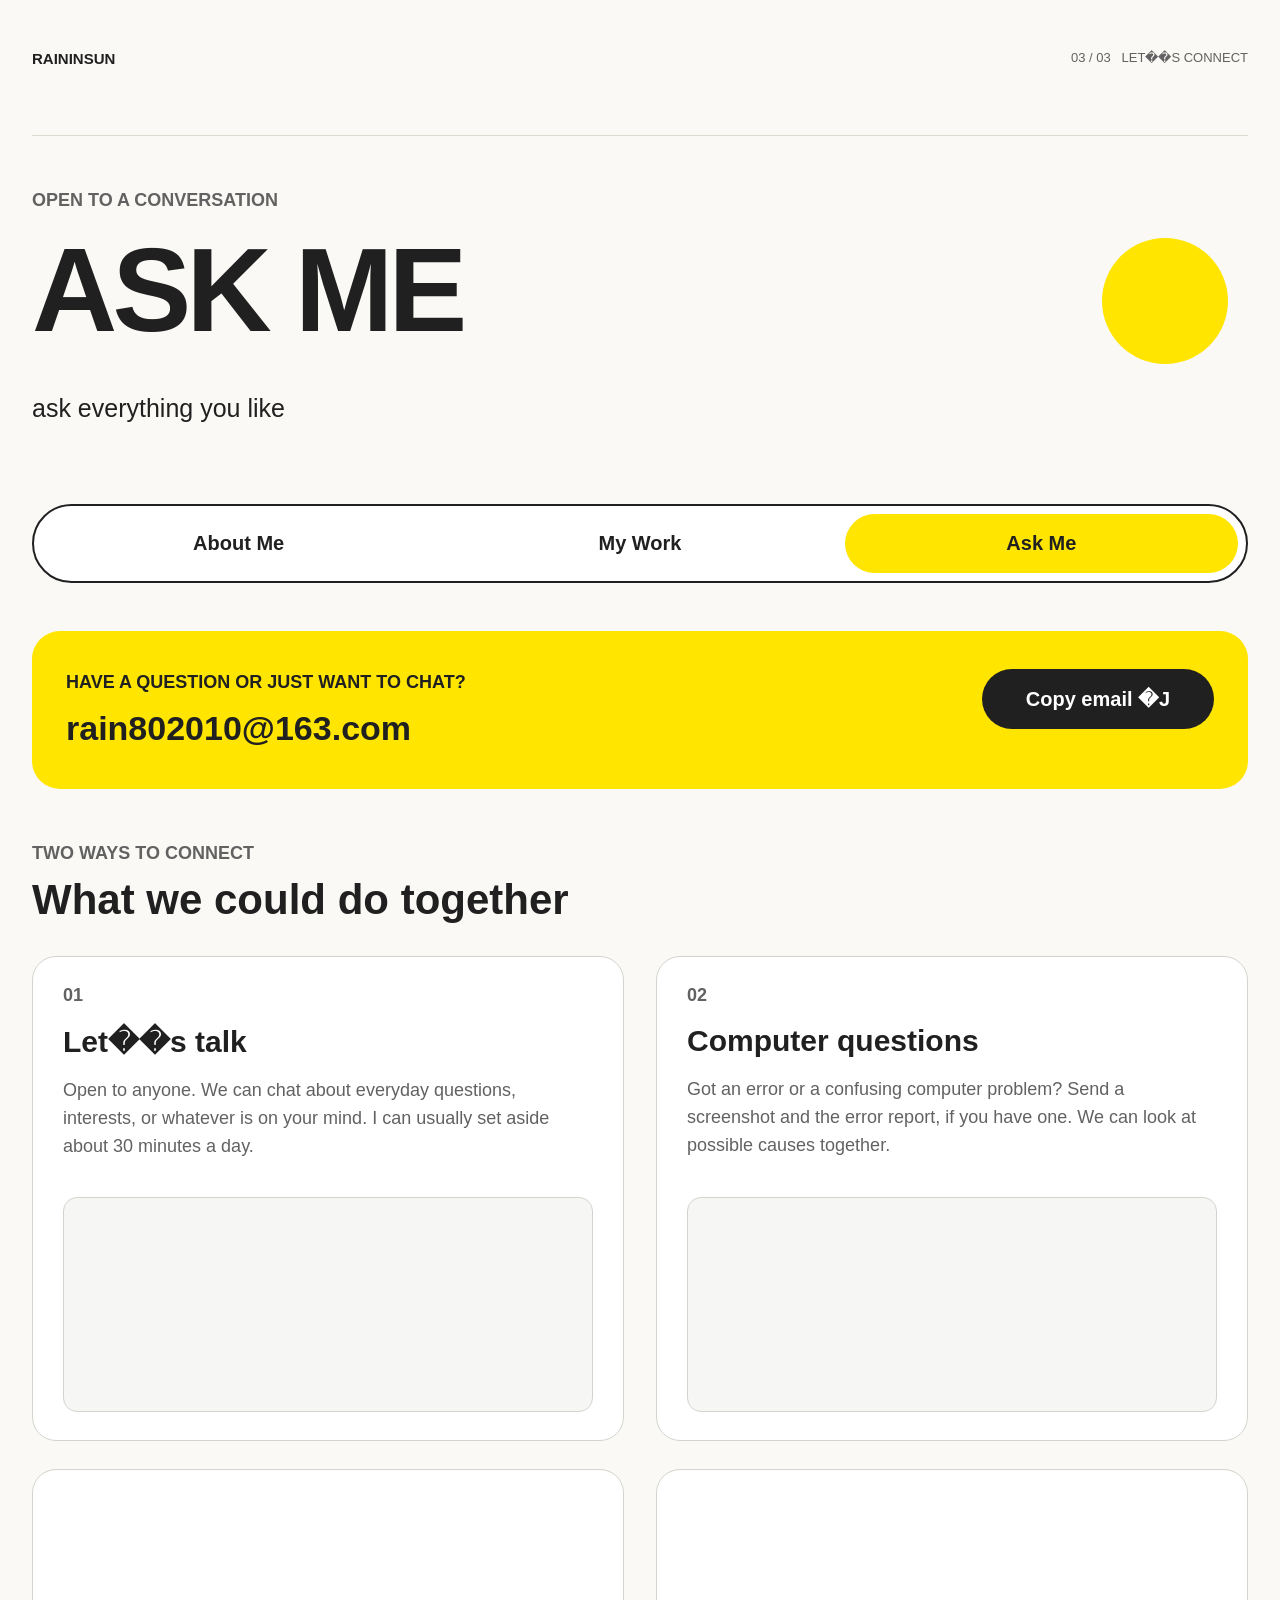
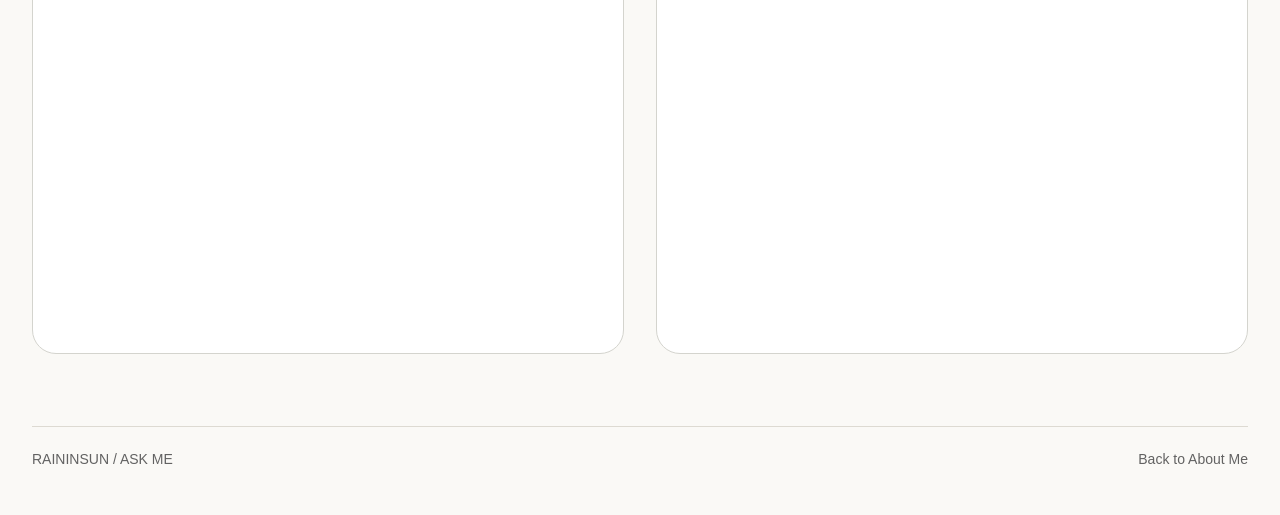
==== ask.html @ 7a6939c7 "Add Ask Me page and email copy action" ====
<!doctype html>
<html lang="en">
<head>
  <meta charset="utf-8">
  <meta name="viewport" content="width=device-width, initial-scale=1">
  <meta name="description" content="Ask Raininsun a question, chat, or explore a computer problem together.">
  <title>Ask Me �� Raininsun</title>
  <link rel="stylesheet" href="styles.css?v=20261102-1">
</head>
<body class="light ask-page">
  <div class="site-shell">
    <header class="topbar ask-topbar">
      <b>RAININSUN</b>
      <span>03 / 03 &nbsp; LET��S CONNECT</span>
    </header>
    <main>
      <section class="ask-hero" aria-labelledby="ask-title">
        <p class="ask-eyebrow">OPEN TO A CONVERSATION</p>
        <h1 id="ask-title">ASK ME</h1>
        <p class="ask-intro">ask everything you like</p>
        <span class="ask-dot" aria-hidden="true"></span>
      </section>

      <nav class="tabs" aria-label="Main navigation">
        <a href="index.html">About Me</a>
        <a href="work.html">My Work</a>
        <a class="active" href="ask.html" aria-current="page">Ask Me</a>
      </nav>

      <section class="ask-contact" aria-label="Contact by email">
        <div>
          <p>HAVE A QUESTION OR JUST WANT TO CHAT?</p>
          <a class="ask-email" href="mailto:rain802010@163.com">rain802010@163.com</a>
        </div>
        <div class="ask-copy-control">
          <button type="button" id="copy-email" data-email="rain802010@163.com">Copy email <span aria-hidden="true">�J</span></button>
          <span id="copy-status" class="copy-status" role="status" aria-live="polite"></span>
        </div>
      </section>

      <section class="ask-section" aria-labelledby="connect-title">
        <p class="ask-eyebrow">TWO WAYS TO CONNECT</p>
        <h2 id="connect-title">What we could do together</h2>
        <div class="ask-grid">
          <article class="ask-card">
            <small>01</small>
            <h3>Let��s talk</h3>
            <p>Open to anyone. We can chat about everyday questions, interests, or whatever is on your mind. I can usually set aside about 30 minutes a day.</p>
            <div class="ask-image-slot" aria-hidden="true"></div>
          </article>
          <article class="ask-card">
            <small>02</small>
            <h3>Computer questions</h3>
            <p>Got an error or a confusing computer problem? Send a screenshot and the error report, if you have one. We can look at possible causes together.</p>
            <div class="ask-image-slot" aria-hidden="true"></div>
          </article>
          <div class="ask-card ask-card-empty" aria-hidden="true"></div>
          <div class="ask-card ask-card-empty" aria-hidden="true"></div>
        </div>
      </section>
    </main>
    <footer class="footer ask-footer"><span>RAININSUN / ASK ME</span><a href="index.html">Back to About Me</a></footer>
  </div>
  <script>
    const copyButton = document.getElementById('copy-email');
    const copyStatus = document.getElementById('copy-status');
    copyButton.addEventListener('click', async () => {
      try {
        await navigator.clipboard.writeText(copyButton.dataset.email);
        copyStatus.textContent = 'Copied!';
      } catch {
        copyStatus.textContent = 'Could not copy. Please select the email address above.';
      }
    });
  </script>
</body>
</html>
---- styles.css ----
*{box-sizing:border-box}html{scroll-behavior:smooth}body{margin:0;font-family:Inter,Arial,sans-serif}a{color:inherit;text-decoration:none}img{max-width:100%;display:block}:root{--yellow:#ffe500;--ink:#202020;--muted:#626262;--pale:#fff5c2;--paper:#faf9f6}.light{background:var(--paper);color:var(--ink)}.site-shell,.dark-shell{width:min(1280px,calc(100% - 64px));margin:auto}.site-shell{padding:40px 0 48px}.topbar{height:22px;display:flex;justify-content:space-between;align-items:center;margin-bottom:48px;font-weight:700;font-size:15px}.topbar nav{color:var(--yellow);font-size:13px}.hero{height:505px;padding:48px;background:var(--yellow);border-radius:40px;display:grid;grid-template-columns:610px 426px;gap:40px;align-items:center;overflow:hidden}.hero p{font-size:28px;margin:0 0 12px}.hero h1{font-size:176px;line-height:1;margin:22px 0 0;letter-spacing:-.06em}.hero img{width:426px;height:409px;object-fit:cover;border-radius:22px}.tabs{height:79px;border:2px solid #202020;border-radius:40px;padding:8px;display:grid;grid-template-columns:repeat(3,1fr);gap:8px;margin:48px 0;background:#fff}.tabs a{border-radius:30px;display:grid;place-items:center;font-weight:700;font-size:20px}.tabs .active{background:var(--yellow)}.directory{display:grid;gap:24px;margin-bottom:48px}.directory h2{font-size:32px;margin:0 0 6px}.directory p{font-size:18px;color:var(--muted);margin:0}.directory nav{display:grid;grid-template-columns:repeat(4,1fr);gap:24px}.directory nav a{background:var(--pale);border-radius:18px;padding:20px 24px;font-size:20px}hr{border:0;border-top:1px solid #dddad2;margin:0 0 48px}.section{margin-bottom:54px}.section label{font-size:14px;color:var(--muted);font-weight:bold}.section>h2{font-size:64px;margin:28px 0}.section>i{display:block;width:80px;height:6px;background:var(--yellow);margin:-12px 0 28px}.hobby{display:grid;grid-template-columns:1.5fr 1fr;gap:32px;align-items:start}.hobby>img{height:423px;width:100%;object-fit:cover;border-radius:28px;box-shadow:8px 8px 0 var(--yellow)}.hobby h3{font-size:36px;font-weight:500;margin:0 0 18px}.hobby p{font-size:20px;line-height:1.5;color:var(--muted)}blockquote{border-left:4px solid var(--yellow);padding-left:16px;color:var(--muted)}.statement{background:var(--yellow);border-radius:26px;padding:36px 40px;font-size:40px;font-weight:bold}.qualities{display:grid;grid-template-columns:repeat(3,1fr);gap:32px;margin-top:28px}.qualities article{text-align:center}.qualities article h3,.qualities article p{background:var(--pale);margin:0;padding:8px}.qualities article h3{border-radius:60% 60% 0 0;padding-top:32px}.qualities article p{border-radius:0 0 50% 50%;padding:8px 12px 28px;color:var(--muted)}.qualities small,.info small{color:var(--muted)}.info{display:grid;grid-template-columns:220px 1fr;gap:40px;padding:32px 36px;border-radius:24px;margin:16px 0}.info h3{margin:8px 0;font-size:26px}.info p{font-size:18px;color:var(--muted);line-height:1.45;margin:0 0 8px}.pale{background:var(--pale)}.yellow{background:var(--yellow)}.outline{border:1px solid #dddad2}.footer{display:flex;justify-content:space-between;margin-top:48px;font-size:14px}.dark{background:#090909;color:#faf9f6}.darkpage{position:relative;isolation:isolate;min-height:100vh;overflow:hidden;background:#090909}.stars{position:absolute;z-index:-1;inset:0;background:url('assets/work-starfield.png') top center/100% 100% no-repeat}.detailstars{background-image:url('assets/detail-starfield.png')}.dark-shell{position:relative;padding:40px 0 48px}.dark .topbar{margin-bottom:56px}.workpage{min-height:2921px}.workhero{position:relative;min-height:376px}.workhero label,.detailhead label{color:var(--yellow);font-size:14px;font-weight:bold}.workhero h1{font-size:112px;margin:38px 0 0}.workhero img{position:absolute;right:181px;top:0;width:240px;height:240px;border-radius:24px;object-fit:cover}.workhero p{font-size:24px;line-height:1.4;color:#b6b6b0;max-width:1080px;margin:64px 0 28px}.dtabs{background:#1d1d1d;border-color:#333;margin:56px 0}@media(min-width:601px){.workpage .dtabs{margin-top:176px}}.dtabs a{color:white}.dtabs .active{color:#111}.slogan{text-align:center;font-size:64px;font-style:italic;margin:24px 0 68px}.projects{display:grid;gap:64px}.projects article,.projects>a{display:block;color:inherit}.project{height:420px;border:1px solid #393939;border-radius:24px;overflow:hidden;background:#1d1d1d}.project img{width:100%;height:100%;object-fit:cover}.project.kidney{background:#74bd31;display:grid;place-items:center}.project.kidney img{width:214px;height:212px;object-fit:contain}.project.iris{background:#08061a;display:grid;place-items:center}.project.iris img{width:300px;height:300px;object-fit:cover}.projects h2{font-size:40px;margin:20px 0 4px}.projects h2 span{float:right;color:var(--yellow)}.projects p{font-size:20px;color:#b6b6b0;margin:0 0 8px}.projects small{font-size:14px;color:var(--yellow)}.irispage{min-height:2510px}.detailhead{position:relative;min-height:180px;margin-bottom:57px}.detailhead h1{font-size:72px;margin:26px 0}.detailhead>a{position:absolute;right:0;top:30px;border:1px solid var(--yellow);color:var(--yellow);padding:10px 18px;border-radius:24px}.facts{display:grid;grid-template-columns:repeat(4,1fr);gap:24px;padding:28px;background:#1d1d1d;border-radius:24px;margin-bottom:56px}.facts div{display:grid;gap:12px;text-align:center}.facts small,.detail small{color:var(--yellow);font-weight:bold}.facts span{border:1px solid #353535;border-radius:20px;padding:6px;color:#b6b6b0}.cover{height:540px;background:#08061a;border-radius:24px;display:grid;place-items:center;margin-bottom:56px}.cover img{width:320px;height:320px}.detail{display:grid;grid-template-columns:300px 1fr;gap:48px;margin-bottom:48px}.detail h2{font-size:32px;margin:12px 0}.detail h2 small{display:block;font-size:14px;margin-bottom:20px}.detail p{font-size:20px;line-height:1.5;background:#1d1d1d;color:#b6b6b0;padding:16px;border-radius:16px;margin:0}.device{width:min(608px,100%);height:360px;margin:0 auto 56px;border-radius:24px;overflow:hidden}.device img{width:100%;height:100%;object-fit:cover}
@media(max-width:900px){.hero{height:auto;grid-template-columns:1fr 38%;padding:32px;gap:24px}.hero img{width:100%;height:330px}.hero h1{font-size:clamp(92px,17vw,150px)}.directory nav{grid-template-columns:repeat(2,1fr);gap:12px}.hobby{grid-template-columns:1fr 1fr}.hobby>img{height:340px}.hobby h3{font-size:28px}.hobby p{font-size:17px}.statement{font-size:32px}.dark-shell,.site-shell{width:calc(100% - 48px)}.workhero h1{font-size:clamp(72px,10vw,100px)}.workhero img{right:7%;width:190px;height:190px}.workhero p{font-size:20px;max-width:75%}.slogan{font-size:clamp(38px,7vw,56px)}.detail{grid-template-columns:240px 1fr;gap:28px}}
@media(max-width:600px){.site-shell,.dark-shell{width:calc(100% - 42px);padding-top:24px}.topbar{font-size:10px;margin-bottom:24px}.topbar nav{font-size:9px}.hero{display:flex;flex-direction:column;align-items:stretch;padding:24px;border-radius:26px;gap:16px}.hero p{font-size:18px;margin:0 0 6px}.hero h1{font-size:100px;margin:8px 0}.hero img{height:auto;aspect-ratio:1.04}.tabs{height:56px;padding:5px;margin:24px 0}.tabs a{font-size:15px}.directory{gap:16px;margin-bottom:28px}.directory h2{font-size:22px}.directory p{font-size:13px}.directory nav{gap:8px}.directory nav a{padding:12px;font-size:12px}hr{margin-bottom:30px}.section{margin-bottom:36px}.section label{font-size:9px}.section>h2{font-size:34px;margin:16px 0}.section>i{width:48px;height:3px;margin:0 0 16px}.hobby{grid-template-columns:1fr;gap:18px}.hobby>img{height:auto;aspect-ratio:1.78}.hobby h3{font-size:21px;margin:0 0 12px}.hobby p{font-size:14px}.statement{font-size:22px;padding:20px;border-radius:16px}.qualities{gap:8px}.qualities article h3{font-size:12px;padding:20px 4px 6px}.qualities article p{font-size:9px;padding:6px 4px 18px}.info{grid-template-columns:110px 1fr;gap:14px;padding:14px;border-radius:14px}.info h3{font-size:15px}.info p{font-size:11px}.info small{font-size:8px}.footer{font-size:9px;margin-top:28px}.dark-shell{padding-top:24px}.workpage,.irispage{min-height:100vh}.workhero{min-height:300px}.workhero label,.detailhead label{font-size:10px}.workhero h1{font-size:clamp(58px,16vw,86px);max-width:60%;margin-top:38px}.workhero img{width:112px;height:112px;right:0;top:18px;border-radius:16px}.workhero p{font-size:14px;max-width:none;margin:20px 0}.dtabs{margin-bottom:30px}.slogan{font-size:28px;margin:16px 0 38px}.projects{gap:36px}.project{height:auto;aspect-ratio:1.6;border-radius:16px}.project.kidney img{width:35%;height:auto}.project.iris img{width:44%;height:auto}.projects h2{font-size:20px;margin:12px 0 4px}.projects p{font-size:12px}.projects small{font-size:9px}.detailhead{min-height:130px}.detailhead h1{font-size:46px;margin:14px 0}.detailhead>a{top:28px;font-size:10px;padding:7px 10px}.facts{grid-template-columns:1fr 1fr;gap:12px;padding:14px;margin-bottom:28px}.facts div{gap:6px}.facts small{font-size:9px}.facts span{font-size:10px;padding:5px}.cover{height:auto;aspect-ratio:2.37;margin-bottom:30px}.cover img{width:32%;height:auto}.detail{grid-template-columns:1fr;gap:6px;margin-bottom:24px}.detail h2{font-size:18px;margin:0}.detail h2 small{display:inline;margin:0 10px 0 0;font-size:10px}.detail p{font-size:12px;padding:12px}.device{height:auto;aspect-ratio:1.69;margin-bottom:28px}}

/* Ask Me page */
.ask-topbar{height:96px;align-items:flex-start;padding-top:10px;margin-bottom:54px;border-bottom:1px solid #dddad2}.ask-topbar span{font-size:13px;font-weight:500;color:var(--muted)}.ask-hero{position:relative;min-height:266px}.ask-eyebrow{margin:0;color:var(--muted);font-size:18px;font-weight:700}.ask-hero h1{font-size:118px;line-height:1;letter-spacing:-.04em;margin:20px 0 45px}.ask-intro{font-size:25px;margin:0}.ask-dot{position:absolute;right:20px;top:48px;width:126px;height:126px;border-radius:50%;background:var(--yellow)}.ask-contact{min-height:158px;background:var(--yellow);border-radius:28px;padding:28px 34px;display:flex;align-items:center;justify-content:space-between;gap:24px}.ask-contact p{font-size:18px;font-weight:700;margin:0 0 16px}.ask-email{font-size:34px;font-weight:700;overflow-wrap:anywhere}.ask-email:hover{text-decoration:underline}.ask-copy-control{display:flex;flex-direction:column;align-items:center;gap:7px}.ask-copy-control button{border:0;background:var(--ink);color:white;border-radius:32px;padding:18px 28px;min-width:232px;font:700 20px Inter,Arial,sans-serif;cursor:pointer}.ask-copy-control button:hover,.ask-copy-control button:focus-visible{background:#444}.ask-copy-control button:focus-visible,.tabs a:focus-visible{outline:3px solid #0878d1;outline-offset:3px}.copy-status{min-height:1.2em;font-size:13px;font-weight:600;text-align:center}.ask-section{margin-top:54px}.ask-section h2{font-size:42px;margin:12px 0 32px}.ask-grid{display:grid;grid-template-columns:repeat(2,minmax(0,1fr));gap:28px 32px}.ask-card{min-height:485px;border:1px solid #d4d4ce;border-radius:24px;background:white;padding:28px 30px;display:flex;flex-direction:column}.ask-card small{font-size:18px;font-weight:700;color:var(--muted)}.ask-card h3{font-size:30px;margin:18px 0}.ask-card p{font-size:18px;line-height:1.55;color:var(--muted);margin:0}.ask-image-slot{height:215px;margin-top:auto;background:#f6f6f4;border:1px solid #d4d4ce;border-radius:14px}.ask-footer{border-top:1px solid #dddad2;padding-top:24px;margin-top:72px;color:var(--muted)}.ask-footer a:hover{text-decoration:underline}
@media(max-width:900px){.ask-dot{right:0;width:96px;height:96px}.ask-contact{gap:16px}.ask-email{font-size:28px}.ask-copy-control button{min-width:170px;font-size:16px}.ask-card p{font-size:16px}}
@media(max-width:600px){.ask-topbar{height:60px;margin-bottom:30px}.ask-topbar span{font-size:9px}.ask-hero{min-height:176px}.ask-eyebrow{font-size:11px}.ask-hero h1{font-size:clamp(60px,18vw,90px);margin:16px 0 22px}.ask-intro{font-size:17px}.ask-dot{width:54px;height:54px;top:30px}.ask-page .tabs{margin:24px 0}.ask-page .tabs a{font-size:14px}.ask-contact{padding:24px;display:block;border-radius:20px}.ask-contact p{font-size:12px;margin-bottom:10px}.ask-email{font-size:22px}.ask-copy-control{align-items:stretch;margin-top:22px}.ask-copy-control button{min-width:0;width:100%;font-size:16px;padding:14px}.ask-section{margin-top:36px}.ask-section h2{font-size:28px;margin:8px 0 22px}.ask-grid{grid-template-columns:1fr;gap:18px}.ask-card{min-height:370px;padding:22px;border-radius:18px}.ask-card h3{font-size:24px;margin:12px 0}.ask-card p{font-size:15px}.ask-image-slot{height:145px;margin-top:20px}.ask-card-empty{min-height:260px}.ask-footer{margin-top:36px}}
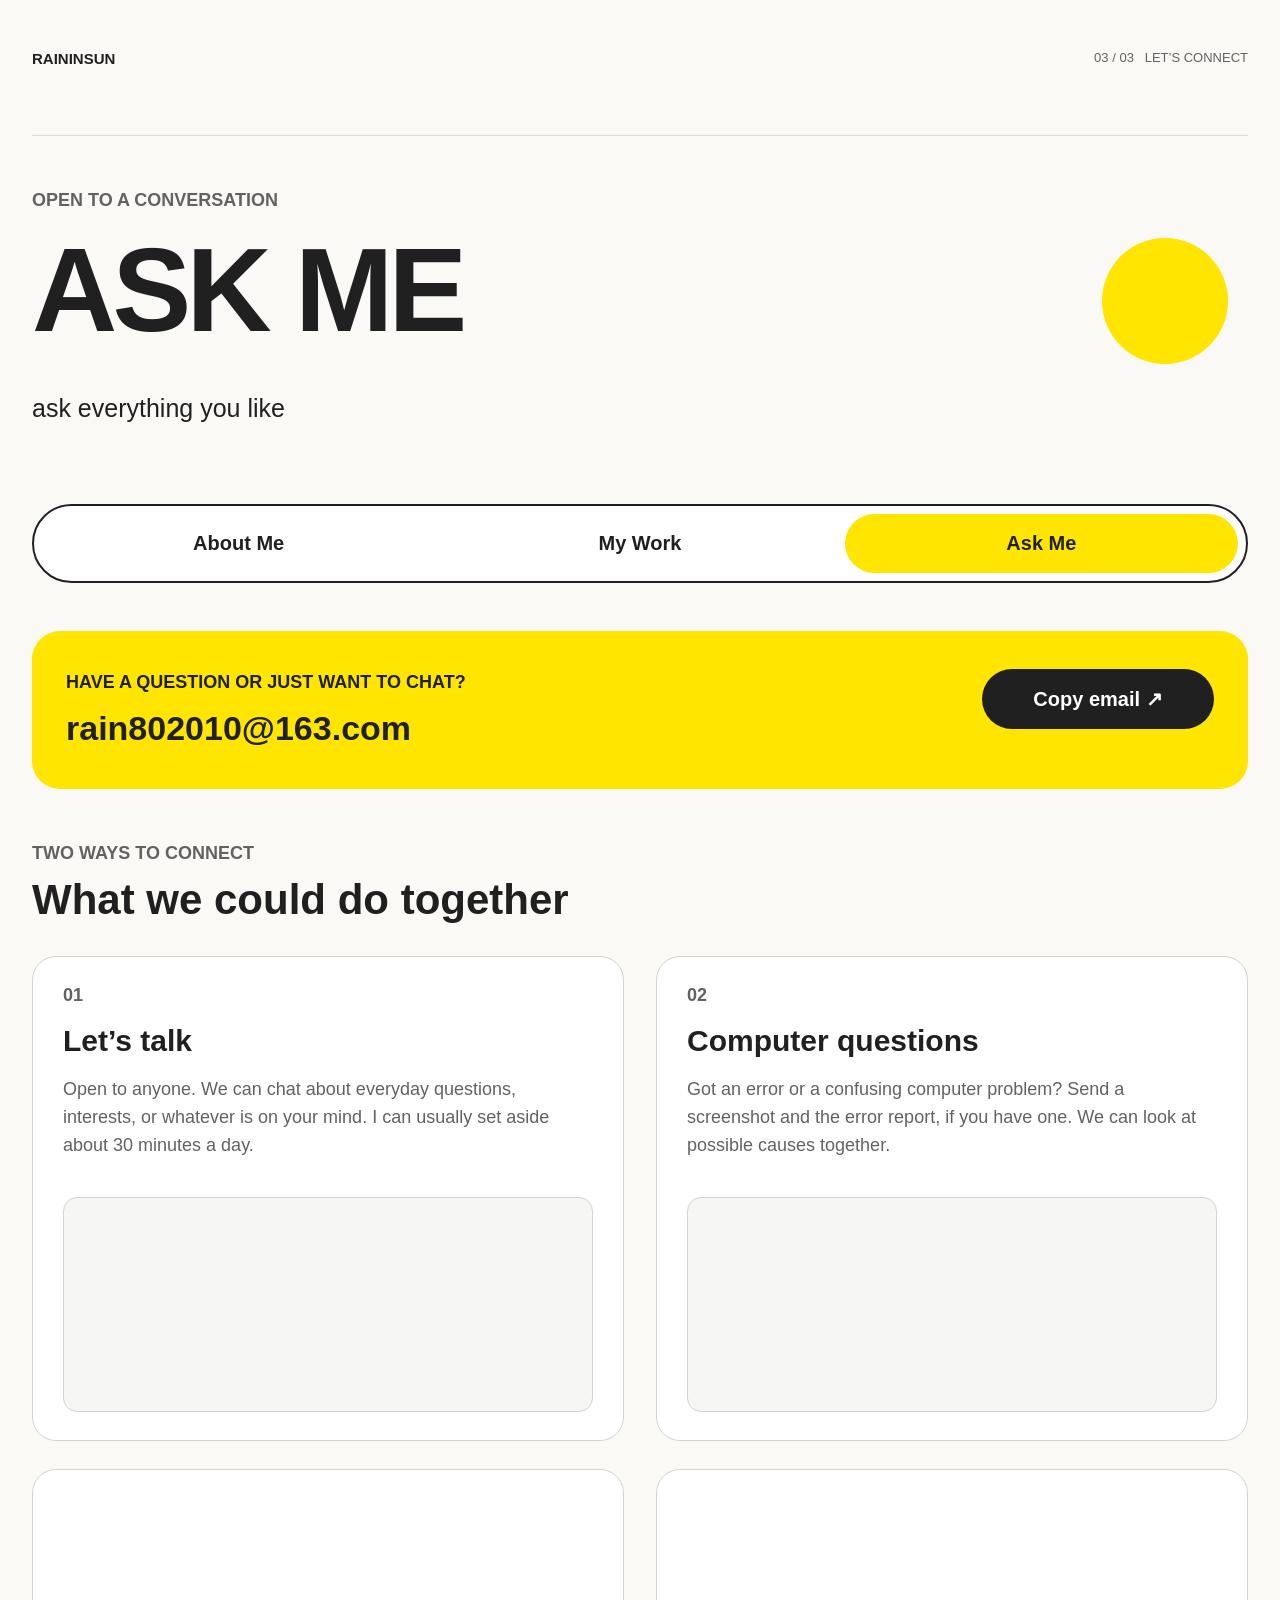
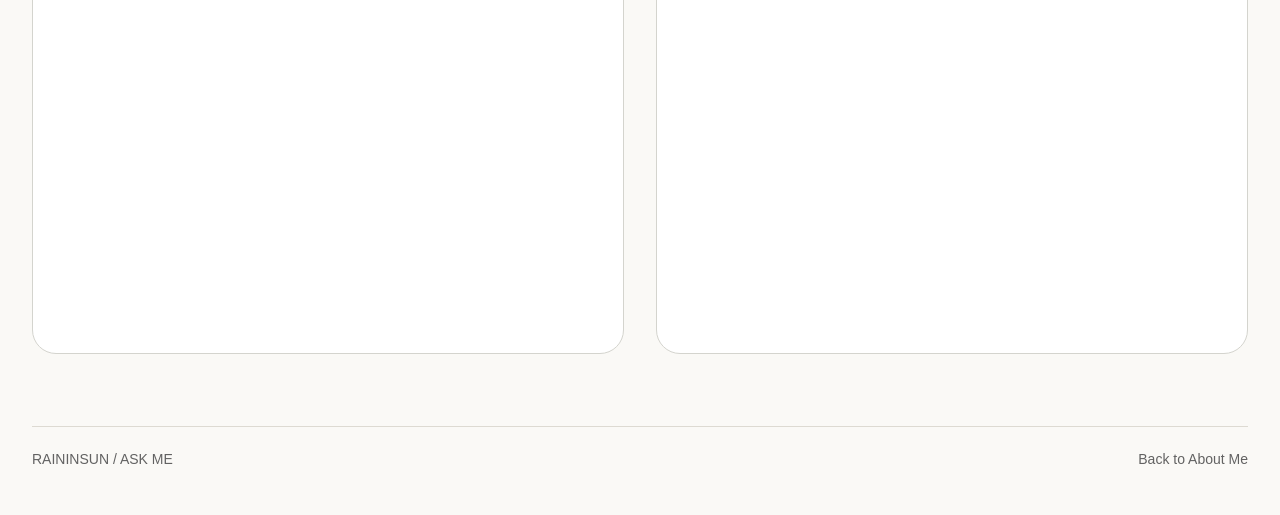
==== commit 14091bf7: "Restore Unicode text in portfolio pages" ====
--- a/ask.html
+++ b/ask.html
@@ -4,14 +4,14 @@
   <meta charset="utf-8">
   <meta name="viewport" content="width=device-width, initial-scale=1">
   <meta name="description" content="Ask Raininsun a question, chat, or explore a computer problem together.">
-  <title>Ask Me �� Raininsun</title>
+  <title>Ask Me — Raininsun</title>
   <link rel="stylesheet" href="styles.css?v=20261102-1">
 </head>
 <body class="light ask-page">
   <div class="site-shell">
     <header class="topbar ask-topbar">
       <b>RAININSUN</b>
-      <span>03 / 03 &nbsp; LET��S CONNECT</span>
+      <span>03 / 03 &nbsp; LET’S CONNECT</span>
     </header>
     <main>
       <section class="ask-hero" aria-labelledby="ask-title">
@@ -33,7 +33,7 @@
           <a class="ask-email" href="mailto:rain802010@163.com">rain802010@163.com</a>
         </div>
         <div class="ask-copy-control">
-          <button type="button" id="copy-email" data-email="rain802010@163.com">Copy email <span aria-hidden="true">�J</span></button>
+          <button type="button" id="copy-email" data-email="rain802010@163.com">Copy email <span aria-hidden="true">↗</span></button>
           <span id="copy-status" class="copy-status" role="status" aria-live="polite"></span>
         </div>
       </section>
@@ -44,7 +44,7 @@
         <div class="ask-grid">
           <article class="ask-card">
             <small>01</small>
-            <h3>Let��s talk</h3>
+            <h3>Let’s talk</h3>
             <p>Open to anyone. We can chat about everyday questions, interests, or whatever is on your mind. I can usually set aside about 30 minutes a day.</p>
             <div class="ask-image-slot" aria-hidden="true"></div>
           </article>
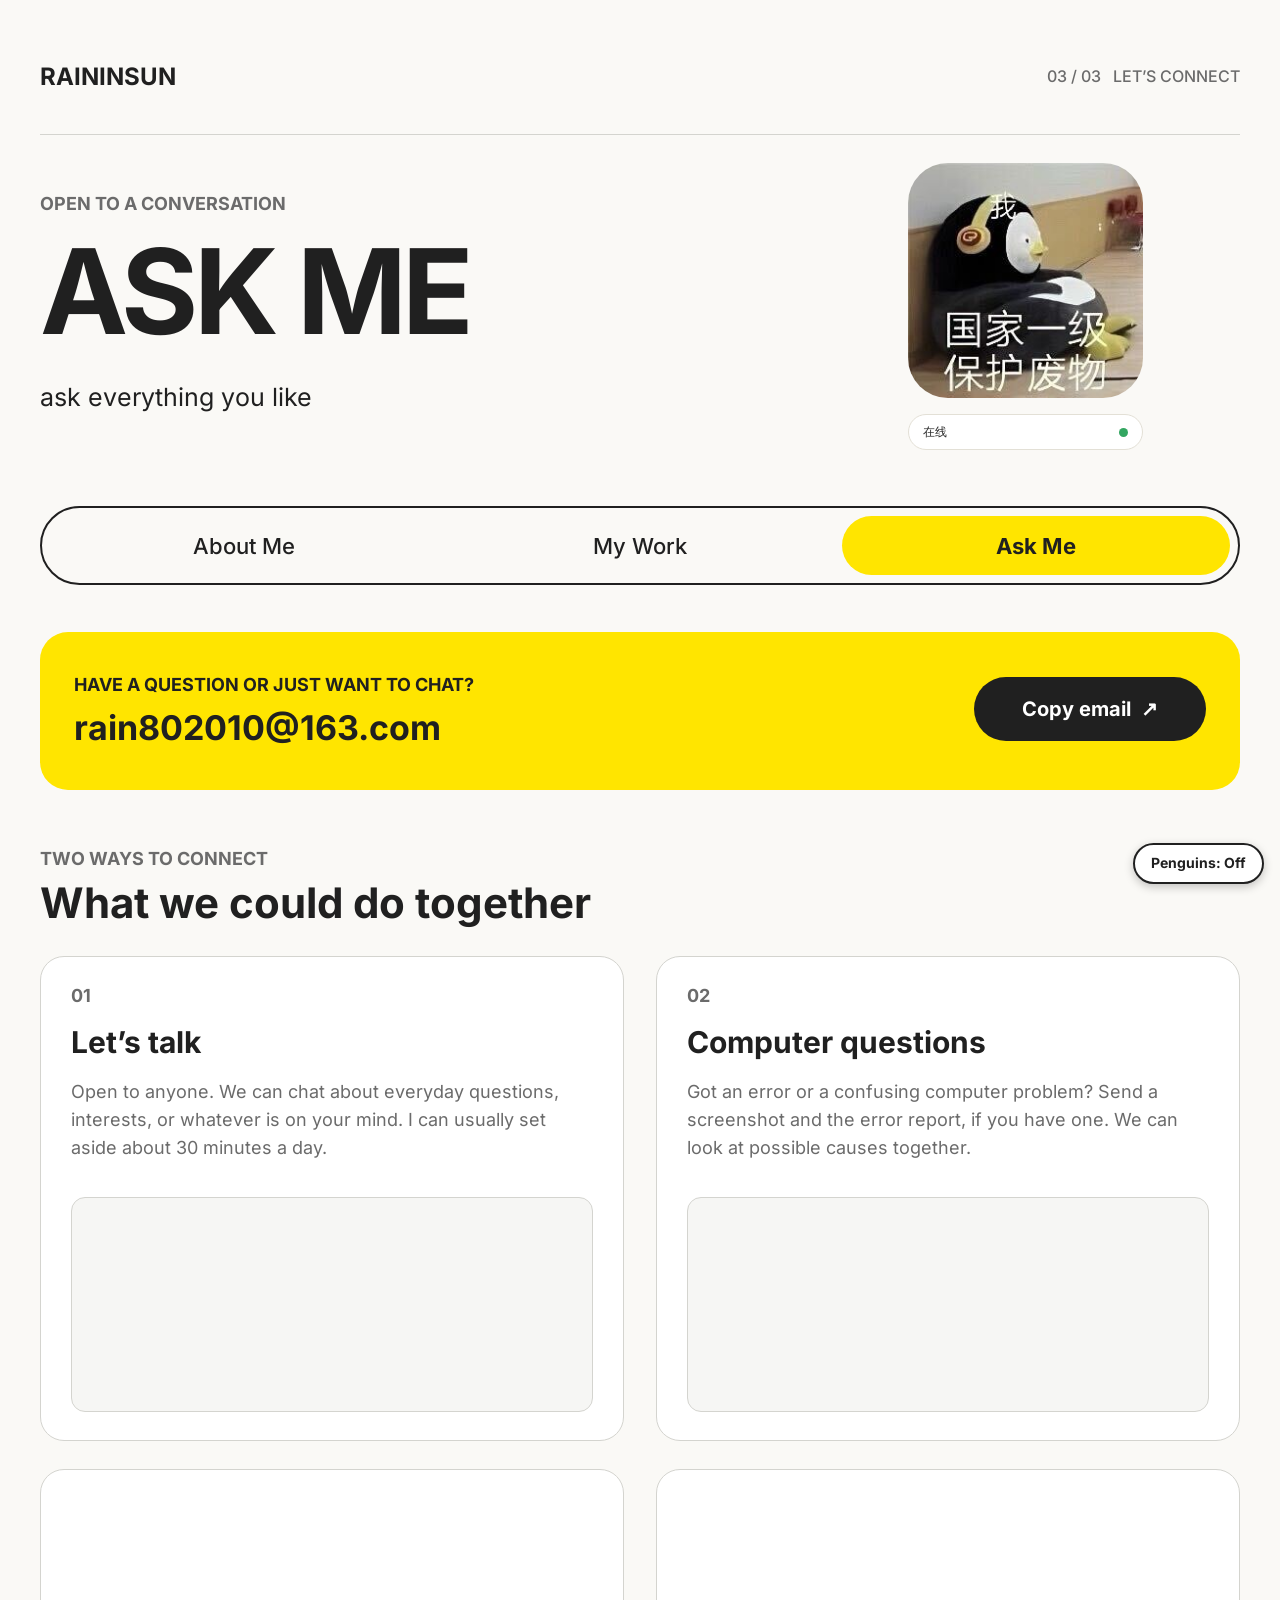
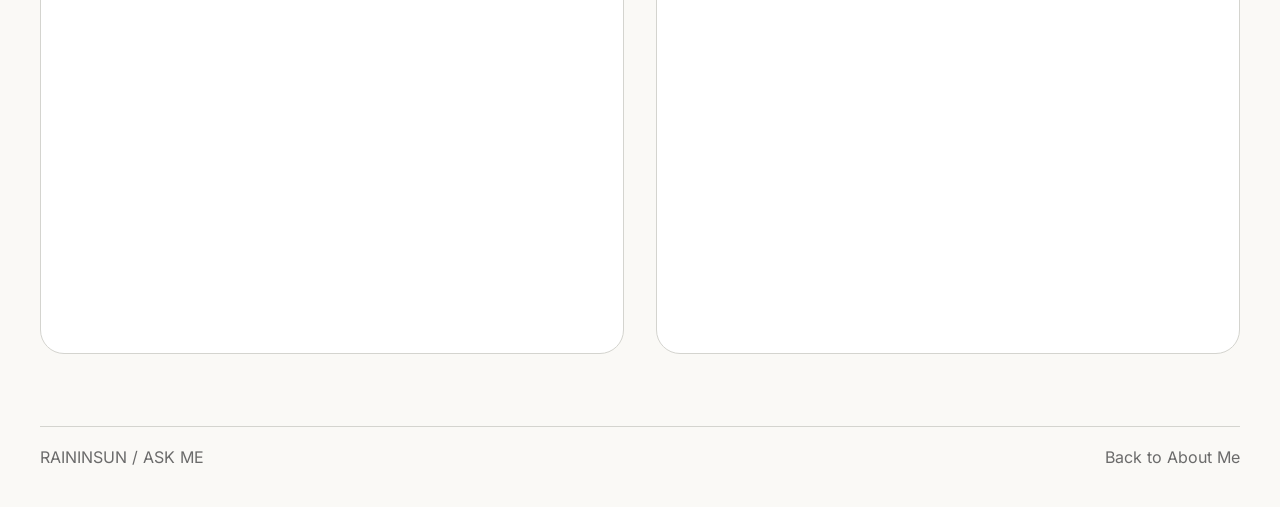
==== commit da694892: "Publish six-page portfolio with roaming penguins" ====
--- a/ask.html
+++ b/ask.html
@@ -4,74 +4,24 @@
   <meta charset="utf-8">
   <meta name="viewport" content="width=device-width, initial-scale=1">
   <meta name="description" content="Ask Raininsun a question, chat, or explore a computer problem together.">
-  <title>Ask Me — Raininsun</title>
-  <link rel="stylesheet" href="styles.css?v=20261102-1">
+  <title>Raininsun — Ask Me</title>
+  <link rel="stylesheet" href="styles.css">
+  <link rel="stylesheet" href="ask.css">
+  <link rel="stylesheet" href="penguin.css">
+  <script src="ask.js" defer></script>
+  <script src="penguin.js" defer></script>
 </head>
-<body class="light ask-page">
-  <div class="site-shell">
-    <header class="topbar ask-topbar">
-      <b>RAININSUN</b>
-      <span>03 / 03 &nbsp; LET’S CONNECT</span>
-    </header>
-    <main>
-      <section class="ask-hero" aria-labelledby="ask-title">
-        <p class="ask-eyebrow">OPEN TO A CONVERSATION</p>
-        <h1 id="ask-title">ASK ME</h1>
-        <p class="ask-intro">ask everything you like</p>
-        <span class="ask-dot" aria-hidden="true"></span>
-      </section>
-
-      <nav class="tabs" aria-label="Main navigation">
-        <a href="index.html">About Me</a>
-        <a href="work.html">My Work</a>
-        <a class="active" href="ask.html" aria-current="page">Ask Me</a>
-      </nav>
-
-      <section class="ask-contact" aria-label="Contact by email">
-        <div>
-          <p>HAVE A QUESTION OR JUST WANT TO CHAT?</p>
-          <a class="ask-email" href="mailto:rain802010@163.com">rain802010@163.com</a>
-        </div>
-        <div class="ask-copy-control">
-          <button type="button" id="copy-email" data-email="rain802010@163.com">Copy email <span aria-hidden="true">↗</span></button>
-          <span id="copy-status" class="copy-status" role="status" aria-live="polite"></span>
-        </div>
-      </section>
-
-      <section class="ask-section" aria-labelledby="connect-title">
-        <p class="ask-eyebrow">TWO WAYS TO CONNECT</p>
-        <h2 id="connect-title">What we could do together</h2>
-        <div class="ask-grid">
-          <article class="ask-card">
-            <small>01</small>
-            <h3>Let’s talk</h3>
-            <p>Open to anyone. We can chat about everyday questions, interests, or whatever is on your mind. I can usually set aside about 30 minutes a day.</p>
-            <div class="ask-image-slot" aria-hidden="true"></div>
-          </article>
-          <article class="ask-card">
-            <small>02</small>
-            <h3>Computer questions</h3>
-            <p>Got an error or a confusing computer problem? Send a screenshot and the error report, if you have one. We can look at possible causes together.</p>
-            <div class="ask-image-slot" aria-hidden="true"></div>
-          </article>
-          <div class="ask-card ask-card-empty" aria-hidden="true"></div>
-          <div class="ask-card ask-card-empty" aria-hidden="true"></div>
-        </div>
-      </section>
-    </main>
-    <footer class="footer ask-footer"><span>RAININSUN / ASK ME</span><a href="index.html">Back to About Me</a></footer>
-  </div>
-  <script>
-    const copyButton = document.getElementById('copy-email');
-    const copyStatus = document.getElementById('copy-status');
-    copyButton.addEventListener('click', async () => {
-      try {
-        await navigator.clipboard.writeText(copyButton.dataset.email);
-        copyStatus.textContent = 'Copied!';
-      } catch {
-        copyStatus.textContent = 'Could not copy. Please select the email address above.';
-      }
-    });
-  </script>
+<body class="ask-page">
+<main class="page ask-layout">
+  <header class="ask-header"><a class="wordmark" href="index.html">RAININSUN</a><span>03 / 03 &nbsp; LET’S CONNECT</span></header>
+  <section class="ask-hero" aria-labelledby="ask-title">
+    <div><p class="ask-eyebrow">OPEN TO A CONVERSATION</p><h1 id="ask-title">ASK ME</h1><p class="ask-intro">ask everything you like</p></div>
+    <div class="ask-avatar"><img src="assets/ask-penguin.png" alt="Penguin portrait"><button type="button" class="ask-status" aria-expanded="false" aria-controls="ask-status-options"><span class="ask-status-label">在线</span><img src="assets/ask-status.svg" alt="" aria-hidden="true"></button><div class="ask-status-options" id="ask-status-options" hidden><button type="button" data-status="在线">在线</button><button type="button" data-status="离线">离线</button><button type="button" data-status="睡眠">睡眠</button></div></div>
+  </section>
+  <nav class="main-switch ask-switch" aria-label="Main pages"><a href="index.html">About Me</a><a href="work.html">My Work</a><a class="active" aria-current="page" href="ask.html">Ask Me</a></nav>
+  <section class="ask-contact" aria-label="Contact by email"><div><p>HAVE A QUESTION OR JUST WANT TO CHAT?</p><a href="mailto:rain802010@163.com">rain802010@163.com</a></div><div class="ask-copy"><button type="button" id="copy-email">Copy email&nbsp; ↗</button><span id="copy-status" role="status" aria-live="polite"></span></div></section>
+  <section class="ask-connect" aria-labelledby="connect-title"><p class="ask-eyebrow">TWO WAYS TO CONNECT</p><h2 id="connect-title">What we could do together</h2><div class="ask-grid"><article class="ask-card"><small>01</small><h3>Let’s talk</h3><p>Open to anyone. We can chat about everyday questions, interests, or whatever is on your mind. I can usually set aside about 30 minutes a day.</p><div class="ask-image-slot" aria-hidden="true"></div></article><article class="ask-card"><small>02</small><h3>Computer questions</h3><p>Got an error or a confusing computer problem? Send a screenshot and the error report, if you have one. We can look at possible causes together.</p><div class="ask-image-slot" aria-hidden="true"></div></article><div class="ask-card ask-card-empty" aria-hidden="true"></div><div class="ask-card ask-card-empty" aria-hidden="true"></div></div></section>
+  <footer class="ask-footer"><span>RAININSUN / ASK ME</span><a href="index.html">Back to About Me</a></footer>
+</main>
 </body>
 </html>
--- a/styles.css
+++ b/styles.css
@@ -1,8 +1,186 @@
-*{box-sizing:border-box}html{scroll-behavior:smooth}body{margin:0;font-family:Inter,Arial,sans-serif}a{color:inherit;text-decoration:none}img{max-width:100%;display:block}:root{--yellow:#ffe500;--ink:#202020;--muted:#626262;--pale:#fff5c2;--paper:#faf9f6}.light{background:var(--paper);color:var(--ink)}.site-shell,.dark-shell{width:min(1280px,calc(100% - 64px));margin:auto}.site-shell{padding:40px 0 48px}.topbar{height:22px;display:flex;justify-content:space-between;align-items:center;margin-bottom:48px;font-weight:700;font-size:15px}.topbar nav{color:var(--yellow);font-size:13px}.hero{height:505px;padding:48px;background:var(--yellow);border-radius:40px;display:grid;grid-template-columns:610px 426px;gap:40px;align-items:center;overflow:hidden}.hero p{font-size:28px;margin:0 0 12px}.hero h1{font-size:176px;line-height:1;margin:22px 0 0;letter-spacing:-.06em}.hero img{width:426px;height:409px;object-fit:cover;border-radius:22px}.tabs{height:79px;border:2px solid #202020;border-radius:40px;padding:8px;display:grid;grid-template-columns:repeat(3,1fr);gap:8px;margin:48px 0;background:#fff}.tabs a{border-radius:30px;display:grid;place-items:center;font-weight:700;font-size:20px}.tabs .active{background:var(--yellow)}.directory{display:grid;gap:24px;margin-bottom:48px}.directory h2{font-size:32px;margin:0 0 6px}.directory p{font-size:18px;color:var(--muted);margin:0}.directory nav{display:grid;grid-template-columns:repeat(4,1fr);gap:24px}.directory nav a{background:var(--pale);border-radius:18px;padding:20px 24px;font-size:20px}hr{border:0;border-top:1px solid #dddad2;margin:0 0 48px}.section{margin-bottom:54px}.section label{font-size:14px;color:var(--muted);font-weight:bold}.section>h2{font-size:64px;margin:28px 0}.section>i{display:block;width:80px;height:6px;background:var(--yellow);margin:-12px 0 28px}.hobby{display:grid;grid-template-columns:1.5fr 1fr;gap:32px;align-items:start}.hobby>img{height:423px;width:100%;object-fit:cover;border-radius:28px;box-shadow:8px 8px 0 var(--yellow)}.hobby h3{font-size:36px;font-weight:500;margin:0 0 18px}.hobby p{font-size:20px;line-height:1.5;color:var(--muted)}blockquote{border-left:4px solid var(--yellow);padding-left:16px;color:var(--muted)}.statement{background:var(--yellow);border-radius:26px;padding:36px 40px;font-size:40px;font-weight:bold}.qualities{display:grid;grid-template-columns:repeat(3,1fr);gap:32px;margin-top:28px}.qualities article{text-align:center}.qualities article h3,.qualities article p{background:var(--pale);margin:0;padding:8px}.qualities article h3{border-radius:60% 60% 0 0;padding-top:32px}.qualities article p{border-radius:0 0 50% 50%;padding:8px 12px 28px;color:var(--muted)}.qualities small,.info small{color:var(--muted)}.info{display:grid;grid-template-columns:220px 1fr;gap:40px;padding:32px 36px;border-radius:24px;margin:16px 0}.info h3{margin:8px 0;font-size:26px}.info p{font-size:18px;color:var(--muted);line-height:1.45;margin:0 0 8px}.pale{background:var(--pale)}.yellow{background:var(--yellow)}.outline{border:1px solid #dddad2}.footer{display:flex;justify-content:space-between;margin-top:48px;font-size:14px}.dark{background:#090909;color:#faf9f6}.darkpage{position:relative;isolation:isolate;min-height:100vh;overflow:hidden;background:#090909}.stars{position:absolute;z-index:-1;inset:0;background:url('assets/work-starfield.png') top center/100% 100% no-repeat}.detailstars{background-image:url('assets/detail-starfield.png')}.dark-shell{position:relative;padding:40px 0 48px}.dark .topbar{margin-bottom:56px}.workpage{min-height:2921px}.workhero{position:relative;min-height:376px}.workhero label,.detailhead label{color:var(--yellow);font-size:14px;font-weight:bold}.workhero h1{font-size:112px;margin:38px 0 0}.workhero img{position:absolute;right:181px;top:0;width:240px;height:240px;border-radius:24px;object-fit:cover}.workhero p{font-size:24px;line-height:1.4;color:#b6b6b0;max-width:1080px;margin:64px 0 28px}.dtabs{background:#1d1d1d;border-color:#333;margin:56px 0}@media(min-width:601px){.workpage .dtabs{margin-top:176px}}.dtabs a{color:white}.dtabs .active{color:#111}.slogan{text-align:center;font-size:64px;font-style:italic;margin:24px 0 68px}.projects{display:grid;gap:64px}.projects article,.projects>a{display:block;color:inherit}.project{height:420px;border:1px solid #393939;border-radius:24px;overflow:hidden;background:#1d1d1d}.project img{width:100%;height:100%;object-fit:cover}.project.kidney{background:#74bd31;display:grid;place-items:center}.project.kidney img{width:214px;height:212px;object-fit:contain}.project.iris{background:#08061a;display:grid;place-items:center}.project.iris img{width:300px;height:300px;object-fit:cover}.projects h2{font-size:40px;margin:20px 0 4px}.projects h2 span{float:right;color:var(--yellow)}.projects p{font-size:20px;color:#b6b6b0;margin:0 0 8px}.projects small{font-size:14px;color:var(--yellow)}.irispage{min-height:2510px}.detailhead{position:relative;min-height:180px;margin-bottom:57px}.detailhead h1{font-size:72px;margin:26px 0}.detailhead>a{position:absolute;right:0;top:30px;border:1px solid var(--yellow);color:var(--yellow);padding:10px 18px;border-radius:24px}.facts{display:grid;grid-template-columns:repeat(4,1fr);gap:24px;padding:28px;background:#1d1d1d;border-radius:24px;margin-bottom:56px}.facts div{display:grid;gap:12px;text-align:center}.facts small,.detail small{color:var(--yellow);font-weight:bold}.facts span{border:1px solid #353535;border-radius:20px;padding:6px;color:#b6b6b0}.cover{height:540px;background:#08061a;border-radius:24px;display:grid;place-items:center;margin-bottom:56px}.cover img{width:320px;height:320px}.detail{display:grid;grid-template-columns:300px 1fr;gap:48px;margin-bottom:48px}.detail h2{font-size:32px;margin:12px 0}.detail h2 small{display:block;font-size:14px;margin-bottom:20px}.detail p{font-size:20px;line-height:1.5;background:#1d1d1d;color:#b6b6b0;padding:16px;border-radius:16px;margin:0}.device{width:min(608px,100%);height:360px;margin:0 auto 56px;border-radius:24px;overflow:hidden}.device img{width:100%;height:100%;object-fit:cover}
-@media(max-width:900px){.hero{height:auto;grid-template-columns:1fr 38%;padding:32px;gap:24px}.hero img{width:100%;height:330px}.hero h1{font-size:clamp(92px,17vw,150px)}.directory nav{grid-template-columns:repeat(2,1fr);gap:12px}.hobby{grid-template-columns:1fr 1fr}.hobby>img{height:340px}.hobby h3{font-size:28px}.hobby p{font-size:17px}.statement{font-size:32px}.dark-shell,.site-shell{width:calc(100% - 48px)}.workhero h1{font-size:clamp(72px,10vw,100px)}.workhero img{right:7%;width:190px;height:190px}.workhero p{font-size:20px;max-width:75%}.slogan{font-size:clamp(38px,7vw,56px)}.detail{grid-template-columns:240px 1fr;gap:28px}}
-@media(max-width:600px){.site-shell,.dark-shell{width:calc(100% - 42px);padding-top:24px}.topbar{font-size:10px;margin-bottom:24px}.topbar nav{font-size:9px}.hero{display:flex;flex-direction:column;align-items:stretch;padding:24px;border-radius:26px;gap:16px}.hero p{font-size:18px;margin:0 0 6px}.hero h1{font-size:100px;margin:8px 0}.hero img{height:auto;aspect-ratio:1.04}.tabs{height:56px;padding:5px;margin:24px 0}.tabs a{font-size:15px}.directory{gap:16px;margin-bottom:28px}.directory h2{font-size:22px}.directory p{font-size:13px}.directory nav{gap:8px}.directory nav a{padding:12px;font-size:12px}hr{margin-bottom:30px}.section{margin-bottom:36px}.section label{font-size:9px}.section>h2{font-size:34px;margin:16px 0}.section>i{width:48px;height:3px;margin:0 0 16px}.hobby{grid-template-columns:1fr;gap:18px}.hobby>img{height:auto;aspect-ratio:1.78}.hobby h3{font-size:21px;margin:0 0 12px}.hobby p{font-size:14px}.statement{font-size:22px;padding:20px;border-radius:16px}.qualities{gap:8px}.qualities article h3{font-size:12px;padding:20px 4px 6px}.qualities article p{font-size:9px;padding:6px 4px 18px}.info{grid-template-columns:110px 1fr;gap:14px;padding:14px;border-radius:14px}.info h3{font-size:15px}.info p{font-size:11px}.info small{font-size:8px}.footer{font-size:9px;margin-top:28px}.dark-shell{padding-top:24px}.workpage,.irispage{min-height:100vh}.workhero{min-height:300px}.workhero label,.detailhead label{font-size:10px}.workhero h1{font-size:clamp(58px,16vw,86px);max-width:60%;margin-top:38px}.workhero img{width:112px;height:112px;right:0;top:18px;border-radius:16px}.workhero p{font-size:14px;max-width:none;margin:20px 0}.dtabs{margin-bottom:30px}.slogan{font-size:28px;margin:16px 0 38px}.projects{gap:36px}.project{height:auto;aspect-ratio:1.6;border-radius:16px}.project.kidney img{width:35%;height:auto}.project.iris img{width:44%;height:auto}.projects h2{font-size:20px;margin:12px 0 4px}.projects p{font-size:12px}.projects small{font-size:9px}.detailhead{min-height:130px}.detailhead h1{font-size:46px;margin:14px 0}.detailhead>a{top:28px;font-size:10px;padding:7px 10px}.facts{grid-template-columns:1fr 1fr;gap:12px;padding:14px;margin-bottom:28px}.facts div{gap:6px}.facts small{font-size:9px}.facts span{font-size:10px;padding:5px}.cover{height:auto;aspect-ratio:2.37;margin-bottom:30px}.cover img{width:32%;height:auto}.detail{grid-template-columns:1fr;gap:6px;margin-bottom:24px}.detail h2{font-size:18px;margin:0}.detail h2 small{display:inline;margin:0 10px 0 0;font-size:10px}.detail p{font-size:12px;padding:12px}.device{height:auto;aspect-ratio:1.69;margin-bottom:28px}}
-
-/* Ask Me page */
-.ask-topbar{height:96px;align-items:flex-start;padding-top:10px;margin-bottom:54px;border-bottom:1px solid #dddad2}.ask-topbar span{font-size:13px;font-weight:500;color:var(--muted)}.ask-hero{position:relative;min-height:266px}.ask-eyebrow{margin:0;color:var(--muted);font-size:18px;font-weight:700}.ask-hero h1{font-size:118px;line-height:1;letter-spacing:-.04em;margin:20px 0 45px}.ask-intro{font-size:25px;margin:0}.ask-dot{position:absolute;right:20px;top:48px;width:126px;height:126px;border-radius:50%;background:var(--yellow)}.ask-contact{min-height:158px;background:var(--yellow);border-radius:28px;padding:28px 34px;display:flex;align-items:center;justify-content:space-between;gap:24px}.ask-contact p{font-size:18px;font-weight:700;margin:0 0 16px}.ask-email{font-size:34px;font-weight:700;overflow-wrap:anywhere}.ask-email:hover{text-decoration:underline}.ask-copy-control{display:flex;flex-direction:column;align-items:center;gap:7px}.ask-copy-control button{border:0;background:var(--ink);color:white;border-radius:32px;padding:18px 28px;min-width:232px;font:700 20px Inter,Arial,sans-serif;cursor:pointer}.ask-copy-control button:hover,.ask-copy-control button:focus-visible{background:#444}.ask-copy-control button:focus-visible,.tabs a:focus-visible{outline:3px solid #0878d1;outline-offset:3px}.copy-status{min-height:1.2em;font-size:13px;font-weight:600;text-align:center}.ask-section{margin-top:54px}.ask-section h2{font-size:42px;margin:12px 0 32px}.ask-grid{display:grid;grid-template-columns:repeat(2,minmax(0,1fr));gap:28px 32px}.ask-card{min-height:485px;border:1px solid #d4d4ce;border-radius:24px;background:white;padding:28px 30px;display:flex;flex-direction:column}.ask-card small{font-size:18px;font-weight:700;color:var(--muted)}.ask-card h3{font-size:30px;margin:18px 0}.ask-card p{font-size:18px;line-height:1.55;color:var(--muted);margin:0}.ask-image-slot{height:215px;margin-top:auto;background:#f6f6f4;border:1px solid #d4d4ce;border-radius:14px}.ask-footer{border-top:1px solid #dddad2;padding-top:24px;margin-top:72px;color:var(--muted)}.ask-footer a:hover{text-decoration:underline}
-@media(max-width:900px){.ask-dot{right:0;width:96px;height:96px}.ask-contact{gap:16px}.ask-email{font-size:28px}.ask-copy-control button{min-width:170px;font-size:16px}.ask-card p{font-size:16px}}
-@media(max-width:600px){.ask-topbar{height:60px;margin-bottom:30px}.ask-topbar span{font-size:9px}.ask-hero{min-height:176px}.ask-eyebrow{font-size:11px}.ask-hero h1{font-size:clamp(60px,18vw,90px);margin:16px 0 22px}.ask-intro{font-size:17px}.ask-dot{width:54px;height:54px;top:30px}.ask-page .tabs{margin:24px 0}.ask-page .tabs a{font-size:14px}.ask-contact{padding:24px;display:block;border-radius:20px}.ask-contact p{font-size:12px;margin-bottom:10px}.ask-email{font-size:22px}.ask-copy-control{align-items:stretch;margin-top:22px}.ask-copy-control button{min-width:0;width:100%;font-size:16px;padding:14px}.ask-section{margin-top:36px}.ask-section h2{font-size:28px;margin:8px 0 22px}.ask-grid{grid-template-columns:1fr;gap:18px}.ask-card{min-height:370px;padding:22px;border-radius:18px}.ask-card h3{font-size:24px;margin:12px 0}.ask-card p{font-size:15px}.ask-image-slot{height:145px;margin-top:20px}.ask-card-empty{min-height:260px}.ask-footer{margin-top:36px}}
+@font-face{font-family:Inter;src:url('assets/Inter-Latin.woff2') format('woff2');font-style:normal;font-weight:100 900;font-display:swap}
+:root{--ink:#202020;--paper:#faf9f6;--yellow:#ffe500;--pale:#fff5c2;--soft:#f2f0e9}
+*{box-sizing:border-box}
+html{scroll-behavior:smooth}
+body{margin:0;color:var(--ink);background:var(--paper);font-family:Inter,Arial,sans-serif}
+a{color:inherit;text-decoration:none}
+img{display:block;max-width:100%}
+p,h1,h2,h3,blockquote{margin:0}
+.page{width:min(1280px,calc(100% - 80px));margin:auto}
+.home-layout{padding-top:40px;padding-bottom:48px}
+.site-header{height:22px;display:flex;align-items:center;justify-content:space-between;font-size:16px;font-weight:700;line-height:1.4}
+.home-hero{height:505px;margin-top:48px;background:var(--yellow);border-radius:28px;position:relative;overflow:hidden}
+.home-hero-copy{position:absolute;left:48px;top:113px;z-index:1}
+.home-hero-copy p{font-size:24px;line-height:1.5;font-weight:500}
+.home-hero-copy h1{font-size:176px;line-height:1;font-weight:800;letter-spacing:-.065em;margin-top:0}
+.hero-portrait{position:absolute;width:426px;height:409px;left:698px;top:48px;object-fit:cover;object-position:center}
+.main-switch{height:79px;margin-top:48px;border:2px solid var(--ink);border-radius:42px;padding:8px;display:grid;grid-template-columns:repeat(3,minmax(0,1fr));gap:8px}
+.main-switch a{border-radius:32px;display:grid;place-items:center;font-size:24px;font-weight:500}
+.main-switch a.active{background:var(--yellow);font-weight:700}
+.main-switch a:focus-visible{outline:3px solid #0878d1;outline-offset:2px}
+.directory{height:176px;margin-top:48px}
+.directory h2{font-size:40px;line-height:1.2;font-weight:700}
+.directory>p{font-size:22px;color:#6b6b6b;margin-top:8px}
+.directory-links{display:grid;grid-template-columns:repeat(4,1fr);gap:24px;margin-top:24px}
+.directory-links a{height:74px;padding:20px 24px;border-radius:18px;background:var(--pale);display:flex;justify-content:space-between;align-items:center;font-size:20px;font-weight:500}
+.directory-links span{font-size:24px}
+.section-divider{height:1px;background:#e4e1d7;margin-top:48px}
+.section-block{margin-top:48px}
+.eyebrow{font-size:14px;font-weight:700;line-height:20px;letter-spacing:.02em}
+.section-block>h2{font-size:88px;line-height:1.03;letter-spacing:-.055em;font-weight:750;margin-top:28px}
+.hobbies{height:631px}
+.yellow-rule{display:block;background:var(--yellow);width:80px;height:6px;border-radius:4px;margin-top:28px}
+.hobbies-content{display:grid;grid-template-columns:752px 1fr;gap:32px;margin-top:28px}
+.hobby-photo{width:752px;height:431px;position:relative}
+.hobby-photo:before{content:"";position:absolute;left:8px;top:8px;width:752px;height:423px;background:var(--yellow);border-radius:18px}
+.hobby-photo img{position:relative;width:752px;height:423px;object-fit:cover;border-radius:18px}
+.hobby-copy h3{font-size:40px;line-height:1.2;font-weight:700;margin-bottom:24px}
+.hobby-copy p{font-size:21px;line-height:1.4;margin-bottom:20px;color:#585858}
+.hobby-copy blockquote{border-left:4px solid var(--yellow);padding-left:12px;font-size:19px;line-height:1.4;color:#888;margin-top:20px}
+.personality{height:713px;padding-top:24px}
+.statement{height:236px;background:var(--yellow);border-radius:24px;margin-top:28px;padding:40px;font-size:64px;line-height:1.2;font-weight:750;letter-spacing:-.04em}
+.qualities{display:grid;grid-template-columns:repeat(3,1fr);gap:32px;margin-top:28px}
+.quality{height:259px;position:relative}
+.quality-number{font-size:16px;display:block}
+.quality img{position:absolute;left:20px;top:34px;width:339px;height:137px}
+.quality>div{position:absolute;left:20px;top:70px;width:339px;text-align:center}
+.quality h3{font-size:32px;line-height:1.2}
+.quality p{font-size:20px;line-height:1.3;color:#666;margin-top:14px}
+.journey{height:600px}
+.journey-card,.goal-card{display:grid;grid-template-columns:220px 1fr;gap:40px;padding:36px;border-radius:24px}
+.journey-card{margin-top:28px;min-height:165px;border:1px solid #e9e6df}
+.journey-card.highlighted{background:var(--pale);border:0}
+.journey-card h3,.goal-card h3{font-size:36px;line-height:1.18;letter-spacing:-.02em;margin-top:10px}
+.journey-card p,.goal-card p{font-size:21px;line-height:1.4;color:#555;margin-top:10px}
+.journey-card small{font-size:19px;display:block;margin-top:14px}
+.goals{height:552px}
+.goal-card{min-height:159px;margin-top:28px}
+.goal-card.bright{background:var(--yellow)}
+.goal-card.pale{background:var(--pale);min-height:196px}
+.site-footer{height:63px;margin-top:48px;border-top:1px solid #e4e1d7;display:flex;align-items:end;justify-content:space-between;font-size:14px}
+.site-footer strong{font-size:22px}
+.home-hero-copy p{font-size:28px}
+.hobby-copy h3{font-size:32px;white-space:nowrap}
+.quality>div{top:67px}
+.quality h3{font-size:30px}
+.quality p{font-size:18px}
+.dark-page{background:#0a0a0a url('assets/starfield.png') center top/1440px 2921px no-repeat;color:#faf9f6}
+.dark-layout{position:relative;height:2921px}
+.dark-header{position:absolute;top:40px;left:0;width:100%;z-index:2;font-size:16px}
+.dark-header nav{display:flex;gap:18px;align-items:center;color:var(--yellow);font-size:16px}
+.dark-header nav span{color:#a7952b}
+.work-intro{position:absolute;top:118px;left:0;width:100%;height:376px}
+.dark-eyebrow{font-size:14px;line-height:20px;font-weight:700;color:var(--yellow)}
+.work-intro h1{position:absolute;left:0;top:85px;font-size:112px;line-height:1.4;font-weight:800;letter-spacing:-.04em}
+.work-intro .penguin{position:absolute;left:859px;top:44px;width:240px;height:240px;object-fit:cover;border-radius:24px}
+.work-summary{position:absolute;left:0;top:308px;width:1080px;font-size:24px;line-height:1.4;color:#b6b6b0}
+.dark-switch{position:absolute;left:0;top:550px;width:100%;height:75px;margin:0;border:0;background:#1d1d1d}
+.dark-switch a{font-size:22px;font-weight:700}
+.dark-switch .active{color:#111}
+.work-slogan{position:absolute;top:691px;left:278px;font-size:64px;line-height:1.45;font-weight:750;font-style:italic;white-space:nowrap}
+.work-card{position:absolute;left:0;width:100%;height:568px;display:block}
+.work-card-dig{top:949px}.work-card-games{top:1573px}.work-card-iris{top:2197px}
+.work-cover{width:100%;height:420px;border:1px solid #393939;border-radius:24px;overflow:hidden;display:flex;align-items:center;justify-content:center}
+.work-cover.green{background:#74b839}.work-cover.green img{width:214px;height:212px;object-fit:cover}
+.work-cover.pixel img{width:100%;height:100%;object-fit:cover}
+.work-cover.iris{background:#08071f}.work-cover.iris img{width:320px;height:320px;object-fit:cover}
+.work-card-copy{position:relative;margin-top:24px;height:124px}
+.work-card-copy h3{font-size:40px;line-height:56px;font-weight:700}
+.work-card-copy p{font-size:20px;line-height:28px;color:#b6b6b0;margin-top:10px}
+.work-card-copy small{font-size:14px;line-height:20px;color:var(--yellow);display:block;margin-top:10px}
+.work-card-copy .arrow{position:absolute;left:1080px;top:0;font-size:44px;line-height:1;color:var(--yellow)}
+.dark-footer{position:absolute;top:2821px;left:0;width:100%;height:52px;border-top:1px solid #393939;display:flex;align-items:end;justify-content:space-between;font-size:16px;font-weight:700}
+.dark-footer a{color:var(--yellow)}
+.dig-page{background-image:url('assets/starfield-dig.png');background-size:1440px 2952px}
+.games-page{background-image:url('assets/starfield-games.png');background-size:1440px 2634px}
+.iris-page{background-image:url('assets/starfield-iris.png');background-size:1440px 2510px}
+.project-intro{position:absolute;top:118px;left:0;width:100%;height:181px}
+.project-intro h1{position:absolute;left:0;top:44px;font-size:82px;line-height:1.4;letter-spacing:-.035em;font-weight:800}
+.back-to-work{position:absolute;right:0;top:52px;display:inline-flex;align-items:center;justify-content:center;min-height:44px;padding:10px 18px;border:1px solid var(--yellow);border-radius:24px;background:#1d1d1d;color:var(--yellow);font-size:16px;font-weight:700;line-height:1.3}
+.back-to-work:hover,.back-to-work:focus-visible{background:var(--yellow);color:#111}
+.project-facts{position:absolute;top:355px;left:0;width:100%;min-height:110px;margin:0;background:#1d1d1d;border-radius:20px;padding:28px;display:grid;grid-template-columns:repeat(4,1fr);gap:32px}
+.project-facts div{text-align:center;min-width:0}
+.project-facts dt{font-size:13px;font-weight:700;color:var(--yellow);line-height:18px}
+.project-facts dd{margin:10px 0 0;height:26px;border:1px solid #393939;border-radius:20px;padding:1px 8px;color:#b6b6b0;font-size:16px;line-height:22px;white-space:nowrap;overflow:hidden;text-overflow:ellipsis}
+.dig-page .project-facts{height:132px}
+.project-cover{position:absolute;left:0;width:100%;height:540px;border:1px solid #393939;border-radius:24px;overflow:hidden}
+.cover-dig{height:544px;background:#74b839;display:grid;place-items:center}
+.cover-dig img{width:493px;height:488px;object-fit:cover}
+.cover-games{background:#1d1d1d;display:flex;justify-content:center;gap:40px}
+.cover-games img:first-child{width:439px;height:539px;object-fit:cover}
+.cover-games img:last-child{width:418px;height:539px;object-fit:cover}
+.cover-iris{background:#08071f;display:grid;place-items:center;border:0}
+.cover-iris img{width:300px;height:300px;object-fit:cover}
+.project-row{position:absolute;left:0;width:100%;display:grid;grid-template-columns:300px 932px;gap:48px;align-items:start}
+.row-label span{display:block;color:var(--yellow);font-size:14px;font-weight:700;line-height:20px}
+.row-label h2{font-size:32px;font-weight:700;line-height:1.4;margin-top:12px}
+.project-row>p{font-size:22px;line-height:1.4;color:#b6b6b0;background:#1d1d1d;border:1px solid #393939;border-radius:20px;padding:10px 12px;min-height:74px}
+.project-evidence{position:absolute;overflow:hidden;border-radius:24px}
+.evidence-dig{left:0;width:1280px;height:661px;background:#fafafa}
+.evidence-dig img{width:100%;height:100%;object-fit:cover}
+.evidence-games{left:0;width:1280px;height:540px}
+.evidence-games img{width:100%;height:100%;object-fit:cover}
+.evidence-iris{left:371px;width:590px;height:360px}
+.evidence-iris img{width:100%;height:100%;object-fit:cover}
+.project-page .dark-footer{font-weight:700}
+.project-page .dark-footer span{font-size:16px}
+.home-page .main-switch a{font-size:22px}
+.directory h2{font-size:32px;line-height:1.4}
+.directory>p{font-size:18px}
+.section-block>h2{font-size:64px;line-height:1.4;letter-spacing:-.04em}
+.hobby-copy h3{font-size:36px;line-height:1.4}
+.hobby-copy p{font-size:20px}
+.hobby-copy blockquote{font-size:16px}
+.statement{font-size:56px;line-height:1.4;letter-spacing:-.03em}
+.quality h3{font-size:28px}
+.journey-card>div:first-child h3{font-size:28px}
+.journey-card p,.goal-card p{font-size:20px}
+.goal-card>div:last-child h3{font-size:32px}
+@media(max-width:900px){
+  .home-hero-copy p{font-size:18px}
+  .section-block>h2{font-size:48px;line-height:1.2}
+  .hobby-copy h3{font-size:28px;line-height:1.2;white-space:normal}
+  .hobby-copy p{font-size:17px}
+  .statement{font-size:32px;line-height:1.25}
+  .directory h2{font-size:32px}
+  .directory>p{font-size:16px}
+  .dark-page{background-size:auto 100%;background-position:center top}
+  .dark-layout,.project-layout{height:auto!important;min-height:100vh;padding:24px 0 40px;display:flex;flex-direction:column;gap:28px}
+  .dark-header,.work-intro,.work-intro h1,.work-intro .penguin,.work-summary,.dark-switch,.work-slogan,.work-card,.dark-footer,.project-intro,.project-intro h1,.project-facts,.project-cover,.project-row,.project-evidence{position:static!important;left:auto!important;top:auto!important;width:100%!important;height:auto!important}
+  .dark-header{font-size:11px;align-items:flex-start;gap:15px}
+  .dark-header nav{font-size:11px;gap:7px;white-space:nowrap}
+  .work-intro{display:flex;flex-direction:column;gap:18px}
+  .work-intro h1{font-size:58px;line-height:1;letter-spacing:-.05em}
+  .work-intro .penguin{width:150px!important;height:150px!important}
+  .work-summary{font-size:18px;line-height:1.4}
+  .dark-switch{min-height:64px;margin:0}
+  .work-slogan{font-size:36px;line-height:1.2;white-space:normal;text-align:center}
+  .work-card{margin-bottom:10px}
+  .work-cover{height:230px}
+  .work-cover.green img{width:120px;height:120px}
+  .work-cover.iris img{width:190px;height:190px}
+  .work-card-copy{height:auto;margin-top:14px}
+  .work-card-copy h3{font-size:28px;line-height:1.2}
+  .work-card-copy p{font-size:16px;line-height:1.4;margin-top:6px}
+  .work-card-copy small{font-size:11px;line-height:1.4;margin-top:8px}
+  .work-card-copy .arrow{left:auto;right:0;font-size:28px}
+  .dark-footer{min-height:44px;margin-top:20px}
+  .project-intro h1{font-size:58px;line-height:1.1;margin-top:20px}
+  .back-to-work{position:static;margin-top:22px;width:max-content;max-width:100%;font-size:14px}
+  .project-facts{display:grid;grid-template-columns:1fr 1fr;gap:16px;padding:16px}
+  .project-facts dt{font-size:11px}
+  .project-facts dd{font-size:12px;height:auto;min-height:26px;white-space:normal}
+  .project-cover{height:270px!important}
+  .cover-dig img{width:250px;height:250px}
+  .cover-games{gap:8px}
+  .cover-games img:first-child,.cover-games img:last-child{width:48%;height:100%;object-fit:contain}
+  .cover-iris img{width:170px;height:170px}
+  .project-row{display:block}
+  .row-label h2{font-size:26px;margin:4px 0 10px}
+  .project-row>p{font-size:16px;line-height:1.45;min-height:0}
+  .project-evidence{border-radius:16px}
+  .evidence-dig,.evidence-games{aspect-ratio:1280/661}
+  .evidence-iris{aspect-ratio:590/360}
+  .project-evidence img{width:100%;height:100%;object-fit:cover}
+}
+@media(max-width:900px){.page{width:min(100% - 32px,640px)}.home-layout{padding-top:24px}.home-hero{height:460px}.home-hero-copy{left:24px;top:70px}.home-hero-copy p{font-size:18px}.home-hero-copy h1{font-size:120px}.hero-portrait{left:auto;right:-40px;top:120px;width:65%;height:340px}.main-switch{margin-top:24px;height:64px}.main-switch a{font-size:18px}.directory,.hobbies,.personality,.journey,.goals{height:auto}.directory{margin-top:40px}.directory h2{font-size:32px}.directory>p{font-size:16px}.directory-links{grid-template-columns:repeat(2,1fr);gap:10px}.directory-links a{height:60px;padding:12px;font-size:15px}.section-divider{margin-top:40px}.section-block{margin-top:40px}.section-block>h2{font-size:56px}.hobbies-content{display:block}.hobby-photo,.hobby-photo:before,.hobby-photo img{width:100%;height:auto;aspect-ratio:752/423}.hobby-copy{margin-top:30px}.hobby-copy h3{font-size:28px}.hobby-copy p{font-size:17px}.personality{padding-top:0}.statement{font-size:32px;height:auto;padding:24px}.qualities{grid-template-columns:1fr;gap:0}.quality{height:210px}.journey-card,.goal-card{grid-template-columns:1fr;gap:16px;padding:24px}.journey-card h3,.goal-card h3{font-size:28px}.journey-card p,.goal-card p{font-size:17px}.site-footer{margin-top:48px}.site-footer strong{font-size:16px}}
--- a/ask.css
+++ b/ask.css
@@ -0,0 +1,81 @@
+.ask-layout{padding:54px 0 40px}
+.ask-header{height:81px;border-bottom:1px solid #d4d4cf;display:flex;align-items:flex-start;justify-content:space-between;padding-top:8px;font-size:24px;font-weight:700}
+.ask-header span{padding-top:4px;color:#6b6b6b;font-size:16px;font-weight:500}
+.ask-hero{position:relative;min-height:260px;margin-top:55px}
+.ask-eyebrow{color:#6b6b6b;font-size:18px;font-weight:700;line-height:28px}
+.ask-hero h1{font-size:118px;line-height:1.15;letter-spacing:-.04em;margin:6px 0 22px}
+.ask-intro{font-size:25px}
+.ask-avatar{position:absolute;right:97px;top:-27px;width:235px;z-index:1}
+.ask-avatar>img{width:235px;height:235px;object-fit:cover;border-radius:40px}
+.ask-status{width:235px;height:36px;margin-top:16px;padding:6px 14px;border:1px solid #e3e0d6;border-radius:18px;background:#fff;color:#292929;display:flex;align-items:center;justify-content:space-between;font:500 12px Inter,Arial,sans-serif;cursor:pointer}
+.ask-status img{width:9px;height:9px}
+.ask-status[data-status='离线'] img{filter:grayscale(1)}
+.ask-status[data-status='睡眠'] img{filter:hue-rotate(180deg)}
+.ask-status-options{position:absolute;top:290px;right:0;width:235px;padding:5px;border:1px solid #e3e0d6;border-radius:12px;background:#fff;box-shadow:0 6px 18px #0002}
+.ask-status-options[hidden]{display:none}
+.ask-status-options button{display:block;width:100%;padding:8px 10px;border:0;border-radius:7px;background:none;text-align:left;font:500 13px Inter,Arial,sans-serif;cursor:pointer}
+.ask-status-options button:hover,.ask-status-options button:focus-visible{background:#fff5c2}
+.ask-switch{margin-top:56px}
+.ask-switch a{font-size:22px}
+.ask-contact{min-height:158px;margin-top:47px;padding:25px 34px;border-radius:28px;background:var(--yellow);display:flex;align-items:center;justify-content:space-between;gap:24px}
+.ask-contact p{font-size:18px;font-weight:700;margin-bottom:12px}
+.ask-contact a{font-size:34px;font-weight:700;overflow-wrap:anywhere}
+.ask-contact a:hover{text-decoration:underline}
+.ask-copy{width:232px;flex:none;text-align:center}
+.ask-copy button{width:232px;min-height:64px;border:0;border-radius:32px;background:var(--ink);color:#fff;font:700 20px Inter,Arial,sans-serif;cursor:pointer}
+.ask-copy button:hover,.ask-copy button:focus-visible{background:#444}
+.ask-copy button:focus-visible,.ask-status:focus-visible,.ask-status-options button:focus-visible{outline:3px solid #0878d1;outline-offset:3px}
+.ask-copy span{display:block;min-height:0;font-size:13px;font-weight:600;margin-top:4px}
+.ask-connect{margin-top:55px}
+.ask-connect h2{font-size:42px;margin:4px 0 28px}
+.ask-grid{display:grid;grid-template-columns:repeat(2,minmax(0,1fr));gap:28px 32px}
+.ask-card{min-height:485px;padding:28px 30px;border:1px solid #d4d4cf;border-radius:24px;background:#fff;display:flex;flex-direction:column}
+.ask-card small{color:#6b6b6b;font-size:18px;font-weight:700}
+.ask-card h3{font-size:30px;margin:18px 0}
+.ask-card p{color:#6b6b6b;font-size:18px;line-height:1.55}
+.ask-image-slot{height:215px;margin-top:auto;border:1px solid #d4d4cf;border-radius:14px;background:#f6f6f4}
+.ask-footer{display:flex;justify-content:space-between;margin-top:72px;padding-top:20px;border-top:1px solid #d4d4cf;color:#6b6b6b;font-size:16px}
+.ask-footer a:hover{text-decoration:underline}
+@media(max-width:900px){
+  .ask-layout{padding-top:28px}
+  .ask-header{font-size:18px}
+  .ask-header span{font-size:12px}
+  .ask-hero h1{font-size:clamp(68px,11vw,118px)}
+  .ask-avatar{right:0;top:0;width:165px}
+  .ask-avatar>img{width:165px;height:165px;border-radius:28px}
+  .ask-status{width:165px}
+  .ask-status-options{top:220px;width:165px}
+  .ask-contact a{font-size:28px}
+  .ask-copy,.ask-copy button{width:175px}
+  .ask-copy button{font-size:16px}
+  .ask-card p{font-size:16px}
+}
+@media(max-width:600px){
+  .ask-layout{padding-bottom:28px}
+  .ask-header{height:60px;font-size:14px}
+  .ask-header span{font-size:9px}
+  .ask-hero{min-height:210px;margin-top:30px}
+  .ask-eyebrow{font-size:11px;line-height:1.4}
+  .ask-hero h1{font-size:clamp(60px,17vw,82px);margin:12px 0 18px}
+  .ask-intro{font-size:17px}
+  .ask-avatar{width:92px;top:8px}
+  .ask-avatar>img{width:92px;height:92px;border-radius:18px}
+  .ask-status{width:92px;height:28px;margin-top:7px;padding:4px 7px;font-size:10px}
+  .ask-status-options{top:135px;width:120px}
+  .ask-switch{height:64px;margin-top:24px}
+  .ask-switch a{font-size:15px}
+  .ask-contact{display:block;margin-top:28px;padding:22px;border-radius:20px}
+  .ask-contact p{font-size:12px}
+  .ask-contact a{font-size:22px}
+  .ask-copy{width:100%;margin-top:18px}
+  .ask-copy button{width:100%;min-height:48px;font-size:16px}
+  .ask-connect{margin-top:36px}
+  .ask-connect h2{font-size:28px;margin:8px 0 22px}
+  .ask-grid{grid-template-columns:1fr;gap:18px}
+  .ask-card{min-height:370px;padding:22px;border-radius:18px}
+  .ask-card h3{font-size:24px;margin:12px 0}
+  .ask-card p{font-size:15px}
+  .ask-image-slot{height:145px;margin-top:20px}
+  .ask-card-empty{min-height:260px}
+  .ask-footer{margin-top:36px;font-size:11px}
+}
--- a/penguin.css
+++ b/penguin.css
@@ -0,0 +1,126 @@
+.roaming-penguin {
+  position: fixed;
+  left: 0;
+  top: 0;
+  z-index: 30;
+  width: 72px;
+  height: 72px;
+  padding: 0;
+  border: 0;
+  background: transparent;
+  cursor: grab;
+  touch-action: none;
+  -webkit-tap-highlight-color: transparent;
+}
+
+.roaming-penguin.is-dragging { cursor: grabbing; }
+
+.roaming-penguin.is-dragging .roaming-penguin-sprite {
+  background-image: url('assets/penguin-grabbed.png');
+  background-size: auto 145%;
+  background-position: center;
+  clip-path: none;
+  rotate: 0deg;
+  animation: none;
+  transform: rotate(8deg) scale(1.05);
+}
+
+.penguin-toggle {
+  position: fixed;
+  right: 16px;
+  bottom: 16px;
+  z-index: 40;
+  padding: 10px 16px;
+  border: 2px solid #202020;
+  border-radius: 999px;
+  background: #fff;
+  color: #202020;
+  box-shadow: 0 3px 10px rgba(0, 0, 0, .22);
+  font: 700 14px/1.2 Inter, Arial, sans-serif;
+  cursor: pointer;
+}
+
+.penguin-toggle[aria-pressed='true'] { background: #ffe500; }
+.penguin-toggle:focus-visible { outline: 3px solid #ffe500; outline-offset: 3px; }
+
+.roaming-penguin-sprite {
+  display: block;
+  width: 100%;
+  height: 100%;
+  background-image: url('assets/penguin-head-top.png');
+  background-repeat: no-repeat;
+  background-size: contain;
+  background-position: center;
+  rotate: var(--face-angle, 0deg);
+  animation: penguin-waddle .42s ease-in-out infinite;
+  transition: rotate .22s ease;
+  filter: drop-shadow(0 2px 4px rgba(0, 0, 0, .25));
+}
+
+@keyframes penguin-waddle {
+  0%, 100% { transform: translateX(-2px) rotate(-3deg); }
+  50% { transform: translateX(2px) rotate(3deg); }
+}
+
+.dark-page .roaming-penguin-sprite {
+  filter: drop-shadow(0 0 4px rgba(255, 255, 255, .5));
+}
+
+.roaming-penguin-speech {
+  position: absolute;
+  box-sizing: border-box;
+  left: 50%;
+  bottom: calc(100% + 8px);
+  width: max-content;
+  min-width: 70px;
+  max-width: min(300px, calc(100vw - 24px));
+  padding: 9px 12px;
+  border: 2px solid #202020;
+  border-radius: 12px;
+  background: #fff;
+  color: #202020;
+  font: 600 13px/1.4 Inter, 'Microsoft YaHei', Arial, sans-serif;
+  text-align: center;
+  white-space: normal;
+  overflow-wrap: anywhere;
+  box-shadow: 0 3px 8px rgba(0, 0, 0, .18);
+  opacity: 0;
+  pointer-events: none;
+  transform: translate(-50%, 5px) scale(.9);
+  transition: opacity .18s ease, transform .18s ease;
+}
+
+.roaming-penguin-speech::after {
+  content: '';
+  position: absolute;
+  left: var(--tail-left, 50%);
+  top: calc(100% - 4px);
+  width: 9px;
+  height: 9px;
+  border-right: 2px solid #202020;
+  border-bottom: 2px solid #202020;
+  background: #fff;
+  transform: translateX(-50%) rotate(45deg);
+}
+
+.roaming-penguin.is-speaking .roaming-penguin-speech {
+  opacity: 1;
+  transform: translate(-50%, 0) scale(1);
+}
+
+.roaming-penguin:focus-visible {
+  outline: 3px solid #ffe500;
+  outline-offset: 4px;
+  border-radius: 50%;
+}
+
+@media (max-width: 600px) {
+  .roaming-penguin { width: 60px; height: 60px; }
+}
+
+@media (prefers-reduced-motion: reduce) {
+  .roaming-penguin,
+  .roaming-penguin-sprite,
+  .roaming-penguin-speech { transition: none !important; }
+  .roaming-penguin-sprite { animation: none !important; }
+}
